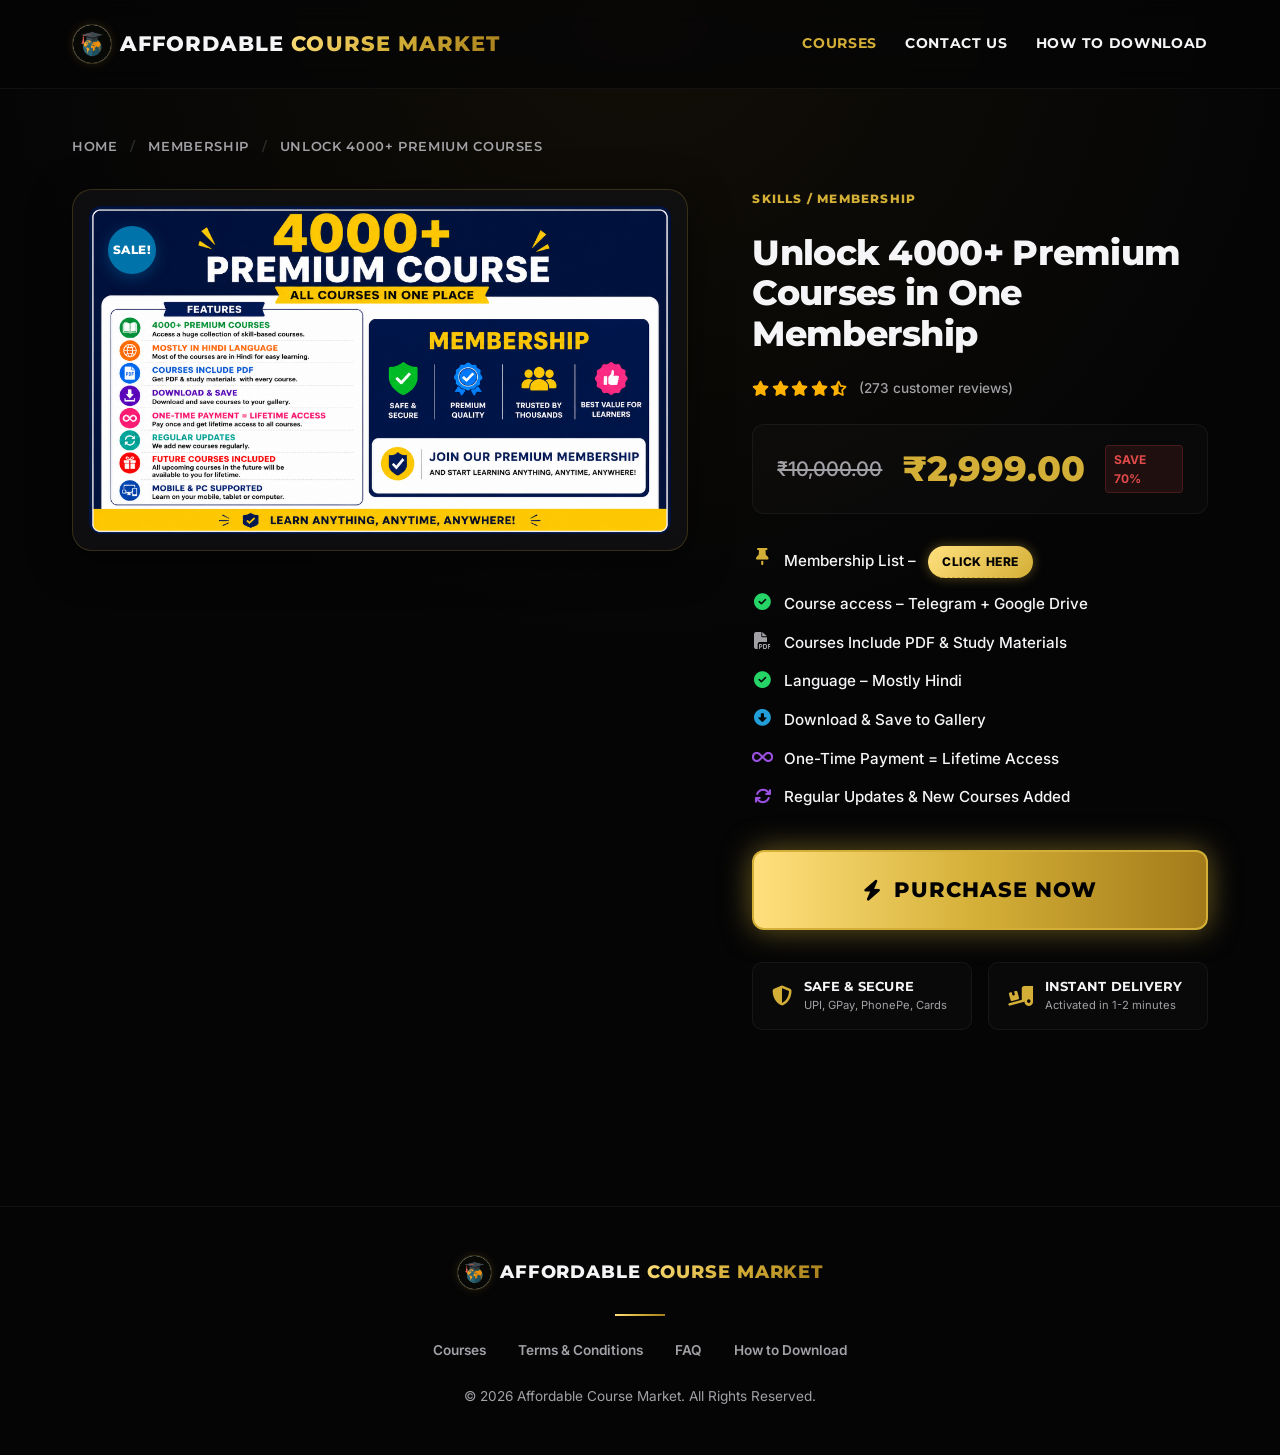
==== courses.html @ 32fb6561 "Initial commit - Course Reselling Landing Page" ====
<!DOCTYPE html>
<html lang="en">
<head>
    <meta charset="UTF-8">
    <meta name="viewport" content="width=device-width, initial-scale=1.0">
    <title>Unlock Premium Courses — Affordable Course Market</title>
    <meta name="description" content="Get instant access to 4000+ premium courses in one membership. Only one payment. Lifetime access. Download directly to your device.">
    
    <!-- Google Fonts -->
    <link rel="preconnect" href="https://fonts.googleapis.com">
    <link rel="preconnect" href="https://fonts.gstatic.com" crossorigin>
    
    <!-- FontAwesome for Premium Icons -->
    <link rel="stylesheet" href="https://cdnjs.cloudflare.com/ajax/libs/font-awesome/6.4.0/css/all.min.css">
    
    <!-- Custom Stylesheet -->
    <link rel="stylesheet" href="style.css?v=1.2">
</head>
<body>

    <!-- --- Header / Navigation --- -->
    <header>
        <div class="container nav-container">
            <a href="index.html" class="logo">
                <img src="assets/logo.png" alt="Affordable Course Market Logo" class="logo-img">
                <span>Affordable <span class="gold-text">Course Market</span></span>
            </a>
            
            <nav class="nav-menu">
                <ul class="nav-links">
                    <li><a href="courses.html" class="nav-link" style="color: var(--gold-primary);">Courses</a></li>
                    <li><a href="index.html#cta-hub" class="nav-link">Contact Us</a></li>
                    <li><a href="#" class="nav-link" id="open-download-nav">How to Download</a></li>
                </ul>
            </nav>
        </div>
    </header>

    <!-- --- Main E-Commerce Section --- -->
    <main class="container product-detail-container">
        
        <!-- Breadcrumbs -->
        <div class="breadcrumbs">
            <a href="index.html">Home</a>
            <span>/</span>
            <a href="courses.html">Membership</a>
            <span>/</span>
            Unlock 4000+ Premium Courses
        </div>

        <!-- Product Details Grid -->
        <section class="product-grid" style="padding: 1rem 0;">
            
            <!-- Left Column: Product Gallery -->
            <div class="product-gallery">
                <div class="ecommerce-sale-badge">Sale!</div>
                <div class="product-image-container">
                    <img src="assets/membership-thumbnail.png" alt="Unlock 4000+ Premium Courses in One Membership" class="product-main-img">
                </div>
            </div>

            <!-- Right Column: Product Metadata -->
            <div class="product-meta-wrapper">
                <span class="product-category-tag">Skills / Membership</span>
                <h1 class="product-title">Unlock 4000+ Premium Courses in One Membership</h1>
                
                <!-- Ratings -->
                <div class="product-stars-container">
                    <div class="product-stars">
                        <i class="fa-solid fa-star"></i>
                        <i class="fa-solid fa-star"></i>
                        <i class="fa-solid fa-star"></i>
                        <i class="fa-solid fa-star"></i>
                        <i class="fa-solid fa-star-half-stroke"></i>
                    </div>
                    <span class="product-reviews-count">(273 customer reviews)</span>
                </div>

                <!-- Pricing Box -->
                <div class="product-pricing-box">
                    <span class="price-original">₹10,000.00</span>
                    <span class="price-sale">₹2,999.00</span>
                    <span class="price-savings-tag">Save 70%</span>
                </div>

                <!-- Bullet Features List -->
                <ul class="product-bullets-list">
                    <li class="product-bullet-point">
                        <i class="fa-solid fa-thumbtack bullet-highlight"></i>
                        <span>Membership List – <a href="https://t.me/fastXcourse" target="_blank" rel="noopener" class="click-here-pill" style="background: linear-gradient(135deg, #FFE07D 0%, #D4AF37 100%); color: #000 !important; padding: 0.35rem 0.85rem; border-radius: 50px; font-weight: 800; text-transform: uppercase; font-size: 0.75rem; letter-spacing: 0.05em; display: inline-block; box-shadow: 0 0 12px rgba(212, 175, 55, 0.4); text-decoration: none; margin-left: 0.5rem; transition: all 0.3s ease;">CLICK HERE</a></span>
                    </li>
                    <li class="product-bullet-point">
                        <i class="fa-solid fa-circle-check bullet-check"></i>
                        <span>Course access – Telegram + Google Drive</span>
                    </li>
                    <li class="product-bullet-point">
                        <i class="fa-solid fa-file-pdf bullet-doc"></i>
                        <span>Courses Include PDF & Study Materials</span>
                    </li>
                    <li class="product-bullet-point">
                        <i class="fa-solid fa-circle-check bullet-check"></i>
                        <span>Language – Mostly Hindi</span>
                    </li>
                    <li class="product-bullet-point">
                        <i class="fa-solid fa-circle-down bullet-download"></i>
                        <span>Download & Save to Gallery</span>
                    </li>
                    <li class="product-bullet-point">
                        <i class="fa-solid fa-infinity bullet-loop"></i>
                        <span>One-Time Payment = Lifetime Access</span>
                    </li>
                    <li class="product-bullet-point">
                        <i class="fa-solid fa-arrows-rotate bullet-loop"></i>
                        <span>Regular Updates & New Courses Added</span>
                    </li>
                </ul>

                <!-- Purchase Action Area -->
                <div class="product-action-area">
                    <a href="https://t.me/Affordablesellers?text=I%20want%20to%20purchase%20a%20premium%20membership%20channel." target="_blank" rel="noopener" class="btn-purchase btn-pulse-anim" style="display: flex; align-items: center; justify-content: center; gap: 0.75rem; width: 100%; padding: 1.35rem 2.5rem; font-size: 1.3rem; font-family: 'Montserrat', sans-serif; font-weight: 800; text-transform: uppercase; letter-spacing: 0.05em; color: #000 !important; background: linear-gradient(90deg, #FFE07D 0%, #D4AF37 50%, #A37A1A 100%); border: 2px solid #D4AF37; border-radius: 12px; cursor: pointer; text-decoration: none; box-shadow: 0 0 30px rgba(212, 175, 55, 0.5); text-align: center; transition: all 0.3s ease;">
                        <i class="fa-solid fa-bolt"></i> Purchase Now
                    </a>
                </div>

                <!-- Trust Badges -->
                <div class="product-trust-badges">
                    <div class="trust-badge-card">
                        <i class="fa-solid fa-shield-halved"></i>
                        <div class="trust-badge-info">
                            <h5>Safe & Secure</h5>
                            <p>UPI, GPay, PhonePe, Cards</p>
                        </div>
                    </div>
                    <div class="trust-badge-card">
                        <i class="fa-solid fa-truck-ramp-box"></i>
                        <div class="trust-badge-info">
                            <h5>Instant Delivery</h5>
                            <p>Activated in 1-2 minutes</p>
                        </div>
                    </div>
                </div>

            </div>
        </section>



    </main>

    <!-- --- Footer --- -->
    <footer>
        <div class="container">
            <div class="footer-logo">
                <a href="index.html" class="logo" style="font-size: 1.1rem;">
                    <img src="assets/logo.png" alt="Affordable Course Market Logo" class="logo-img" style="width: 35px; height: 35px;">
                    <span>Affordable <span class="gold-text">Course Market</span></span>
                </a>
            </div>

            <div class="footer-divider"></div>
            <div class="footer-links" style="margin-bottom: 1.5rem; display: flex; justify-content: center; gap: 2rem; flex-wrap: wrap;">
                <a href="courses.html" style="color: var(--text-secondary); text-decoration: none; font-weight: 600; font-size: 0.85rem; transition: var(--transition);">Courses</a>
                <a href="#" id="open-terms-footer" style="color: var(--text-secondary); text-decoration: none; font-weight: 600; font-size: 0.85rem; transition: var(--transition);">Terms & Conditions</a>
                <a href="index.html#faq" style="color: var(--text-secondary); text-decoration: none; font-weight: 600; font-size: 0.85rem; transition: var(--transition);">FAQ</a>
                <a href="#" id="open-download-footer" style="color: var(--text-secondary); text-decoration: none; font-weight: 600; font-size: 0.85rem; transition: var(--transition);">How to Download</a>
            </div>
            <p class="copyright">
                &copy; 2026 Affordable Course Market. All Rights Reserved.
            </p>
        </div>
    </footer>

    <!-- --- Terms and Conditions Modal --- -->
    <div class="custom-modal" id="terms-modal">
        <div class="custom-modal-content">
            <div class="custom-modal-header">
                <h2 class="custom-modal-title">Terms & Conditions</h2>
                <div class="custom-modal-close" id="close-terms-btn"><i class="fa-solid fa-xmark"></i></div>
            </div>
            <div class="custom-modal-body">
                <p>Please read these terms and conditions carefully before using Our Service.</p>
                
                <h3>Interpretation and Definitions</h3>
                <p><strong>Interpretation:</strong> The words of which the initial letter is capitalized have meanings defined under the following conditions. The following definitions shall have the same meaning regardless of whether they appear in singular or in plural.</p>
                <p><strong>Definitions:</strong> For the purposes of these Terms and Conditions:</p>
                <ul>
                    <li><strong>Company:</strong> (referred to as either "the Company", "We", "Us" or "Our" in this Agreement) refers to Affordable Course Market.</li>
                    <li><strong>Website:</strong> refers to Affordable Course Market, accessible from <a href="https://affordablecoursemarket.com" target="_blank" style="color: var(--gold-primary); text-decoration: none;">affordablecoursemarket.com</a></li>
                    <li><strong>Service:</strong> refers to the Website.</li>
                    <li><strong>Device:</strong> means any device that can access the Service, such as a computer, a cellphone, or a digital tablet.</li>
                    <li><strong>You:</strong> means the individual accessing or using the Service, or the company, or other legal entity on behalf of which such individual is accessing or using the Service, as applicable.</li>
                </ul>

                <h3>Acknowledgment</h3>
                <p>These are the Terms and Conditions governing the use of this Service and the agreement that operates between You and the Company. These Terms and Conditions set out the rights and obligations of all users regarding the use of the Service.</p>
                <p>Your access to and use of the Service is conditioned on Your acceptance of and compliance with these Terms and Conditions. These Terms and Conditions apply to all visitors, users and others who access or use the Service.</p>
                <p>By accessing or using the Service You agree to be bound by these Terms and Conditions. If you disagree with any part of these Terms and Conditions, then You may not access the Service.</p>

                <h3>Refund Policy</h3>
                <p style="padding: 1rem; background: rgba(212,175,55,0.05); border-left: 3px solid var(--gold-primary); border-radius: 4px; color: var(--text-primary); font-weight: 600;">
                    If you purchase any digital product or course from our website and we are unable to provide that course to you, you will receive a 100% refund. Otherwise, no refund will be given.
                </p>

                <h3>Links to Other Websites</h3>
                <p>Our Service may contain links to third-party web sites or services that are not owned or controlled by the Company.</p>
                <p>The Company has no control over, and assumes no responsibility for, the content, privacy policies, or practices of any third party web sites or services. You further acknowledge and agree that the Company shall not be responsible or liable, directly or indirectly, for any damage or loss caused or alleged to be caused by or in connection with the use of or reliance on any such content, goods or services available on or through any such web sites or services.</p>

                <h3>Termination</h3>
                <p>We may terminate or suspend Your access immediately, without prior notice or liability, for any reason whatsoever, including without limitation if You breach these Terms and Conditions.</p>
                <p>Upon termination, Your right to use the Service will cease immediately.</p>
                
                <h3>Limitation of Liability</h3>
                <p>Notwithstanding any damages that You might incur, the entire liability of the Company and any of its suppliers under any provision of these Terms and Your exclusive remedy for all of the foregoing shall be limited to the amount actually paid by You through the Service or 100 USD if You haven't purchased anything through the Service.</p>
            </div>
        </div>
    </div>

    <!-- --- How to Download the Course Modal --- -->
    <div class="custom-modal" id="download-modal">
        <div class="custom-modal-content">
            <div class="custom-modal-header">
                <h2 class="custom-modal-title">How to Download the Course</h2>
                <div class="custom-modal-close" id="close-download-btn"><i class="fa-solid fa-xmark"></i></div>
            </div>
            <div class="custom-modal-body" style="line-height: 1.8;">
                <div style="background: rgba(212,175,55,0.05); border: 1px solid var(--border-gold); padding: 1.5rem; border-radius: 12px; margin-bottom: 2rem; border-left: 4px solid var(--gold-primary);">
                    <h3 style="margin-top: 0; color: var(--gold-light); display: flex; align-items: center; gap: 0.5rem; font-size: 1.1rem;">
                        <i class="fa-solid fa-circle-info"></i> ORDER ACTIVATION STEPS
                    </h3>
                    <p style="margin: 0; color: var(--text-primary); font-weight: 500;">
                        As soon as you place your order and your payment is processed:
                    </p>
                    <ol style="margin-top: 0.75rem; margin-bottom: 0; color: var(--text-secondary); padding-left: 1.25rem;">
                        <li style="margin-bottom: 0.5rem;">Take a photo/screenshot of your order details.</li>
                        <li style="margin-bottom: 0.5rem;">Take a screenshot of your successful payment receipt.</li>
                        <li style="margin-bottom: 0;">Send both screenshots to our official support on Telegram for instant activation.</li>
                    </ol>
                </div>

                <h3>Official Support Contacts</h3>
                <p>Message us directly on either platform for immediate, 24/7 delivery:</p>
                <ul style="list-style: none; padding-left: 0; display: flex; flex-direction: column; gap: 1rem;">
                    <li style="display: flex; align-items: center; gap: 0.75rem;">
                        <i class="fa-solid fa-paper-plane" style="color: var(--gold-primary); font-size: 1.2rem; width: 20px;"></i>
                        <div>
                            <strong>Telegram Support:</strong> <a href="https://t.me/ACMWala" target="_blank" style="color: var(--gold-light); text-decoration: none; font-weight: 700;">@ACMWala</a>
                        </div>
                    </li>
                    <li style="display: flex; align-items: center; gap: 0.75rem;">
                        <i class="fa-brands fa-whatsapp" style="color: #25D366; font-size: 1.2rem; width: 20px;"></i>
                        <div>
                            <strong>WhatsApp Helpline:</strong> <a href="https://wa.me/918327452579" target="_blank" style="color: #25D366; text-decoration: none; font-weight: 700;">Click to Message</a>
                        </div>
                    </li>
                </ul>

                <h3>Delivery Timeline</h3>
                <p>Please check your email address. We usually deliver your order link in the next <strong>1 to 2 hours</strong>. If we are active online, we will send it to you within minutes. In rare cases when we are resting or inactive, it could take up to <strong>5 hours</strong>, but we always deliver as quickly as possible.</p>
                
                <p style="margin-top: 2rem; color: var(--text-primary); font-weight: 700; text-align: center; border-top: 1px solid rgba(255,255,255,0.05); padding-top: 1.5rem;">
                    We are active 24/7 to support you. Thank you for choosing Affordable Course Market.
                </p>
            </div>
        </div>
    </div>

    <!-- Floating Contact Buttons (WhatsApp + Telegram) -->
    <div class="floating-contacts" id="floating-contacts">
        <a href="https://t.me/Affordablesellers" target="_blank" rel="noopener" class="float-btn float-telegram" title="Chat on Telegram">
            <i class="fa-solid fa-paper-plane"></i>
            <span class="float-label">Telegram</span>
        </a>
        <a href="https://wa.me/918327452579" target="_blank" rel="noopener" class="float-btn float-whatsapp" title="Chat on WhatsApp">
            <i class="fa-brands fa-whatsapp"></i>
            <span class="float-label">WhatsApp</span>
        </a>
    </div>

    <!-- Custom Interactivity Script -->
    <script src="script.js"></script>
</body>
</html>
---- style.css ----
@import url('https://fonts.googleapis.com/css2?family=Inter:wght@300;400;500;600;700&family=Montserrat:wght@400;500;600;700;800&family=Playfair+Display:ital,wght@0,600;0,700;1,400&display=swap');

/* --- Premium Theme Variables --- */
:root {
    --bg-deep: #050506;
    --bg-card: rgba(18, 18, 21, 0.75);
    --bg-card-hover: rgba(28, 28, 32, 0.85);
    --border-gold: rgba(212, 175, 55, 0.2);
    --border-gold-active: rgba(212, 175, 55, 0.6);
    --gold-primary: #D4AF37;
    --gold-light: #F3E5AB;
    --gold-dark: #AA7C11;
    --gold-gradient: linear-gradient(135deg, #FFE07D 0%, #D4AF37 50%, #A37A1A 100%);
    --gold-btn-grad: linear-gradient(90deg, #AA7C11 0%, #D4AF37 50%, #AA7C11 100%);
    --gold-glow: 0 0 20px rgba(212, 175, 55, 0.25);
    --gold-glow-intense: 0 0 35px rgba(212, 175, 55, 0.55);
    --text-primary: #F5F5F7;
    --text-secondary: #A1A1A6;
    --text-gold: #D4AF37;
    --red-accent: #E24A4A;
    --red-glow: 0 0 20px rgba(226, 74, 74, 0.15);
    --font-heading: 'Montserrat', sans-serif;
    --font-serif: 'Playfair Display', serif;
    --font-body: 'Inter', sans-serif;
    --transition: all 0.4s cubic-bezier(0.16, 1, 0.3, 1);
}

/* --- Global Reset & Scrollbar --- */
* {
    box-sizing: border-box;
    margin: 0;
    padding: 0;
}

html {
    scroll-behavior: smooth;
    font-size: 16px;
    background-color: var(--bg-deep);
    color: var(--text-primary);
    font-family: var(--font-body);
    -webkit-font-smoothing: antialiased;
}

body {
    overflow-x: hidden;
    background: radial-gradient(circle at top center, rgba(170, 124, 17, 0.08) 0%, rgba(5, 5, 6, 0) 60%), var(--bg-deep);
    background-attachment: fixed;
    line-height: 1.6;
}

/* Custom premium scrollbar */
::-webkit-scrollbar {
    width: 8px;
}
::-webkit-scrollbar-track {
    background: var(--bg-deep);
}
::-webkit-scrollbar-thumb {
    background: #222;
    border-radius: 4px;
    border: 2px solid var(--bg-deep);
}
::-webkit-scrollbar-thumb:hover {
    background: var(--gold-primary);
}

/* --- Typography Rules --- */
h1, h2, h3, h4 {
    font-family: var(--font-heading);
    font-weight: 700;
    letter-spacing: -0.02em;
    line-height: 1.2;
}

p {
    color: var(--text-secondary);
    font-weight: 400;
}

.gold-text {
    background: var(--gold-gradient);
    -webkit-background-clip: text;
    -webkit-text-fill-color: transparent;
    display: inline-block;
}

/* --- Layout Containers --- */
.container {
    width: 100%;
    max-width: 1200px;
    margin: 0 auto;
    padding: 0 2rem;
}

section {
    padding: 6rem 0;
    position: relative;
}

/* --- Header / Navigation --- */
header {
    padding: 1.5rem 0;
    border-bottom: 1px solid rgba(255, 255, 255, 0.05);
    background: rgba(5, 5, 6, 0.7);
    backdrop-filter: blur(12px);
    position: sticky;
    top: 0;
    z-index: 100;
}

.nav-container {
    display: flex;
    justify-content: space-between;
    align-items: center;
    gap: 1.5rem;
}

/* --- Navigation Menu --- */
.nav-menu {
    display: flex;
    align-items: center;
}

.nav-links {
    list-style: none;
    display: flex;
    gap: 1.75rem;
    align-items: center;
}

.nav-link {
    color: var(--text-primary);
    text-decoration: none;
    font-family: var(--font-heading);
    font-size: 0.85rem;
    font-weight: 700;
    text-transform: uppercase;
    letter-spacing: 0.05em;
    transition: var(--transition);
    display: flex;
    align-items: center;
    gap: 0.35rem;
    cursor: pointer;
}

.nav-link:hover {
    color: var(--gold-primary);
}

/* --- Dropdown Menu --- */
.dropdown {
    position: relative;
}

.dropdown-menu {
    position: absolute;
    top: 100%;
    left: 50%;
    transform: translateX(-50%) translateY(10px);
    background: #0d0d0f;
    border: 1.5px solid var(--border-gold);
    border-radius: 10px;
    padding: 0.5rem 0;
    min-width: 200px;
    box-shadow: var(--gold-glow-intense);
    opacity: 0;
    visibility: hidden;
    list-style: none;
    transition: var(--transition);
    z-index: 150;
    margin-top: 0.5rem;
}

.dropdown:hover .dropdown-menu {
    opacity: 1;
    visibility: visible;
    transform: translateX(-50%) translateY(0);
}

.dropdown-menu li {
    width: 100%;
}

.dropdown-menu li a {
    display: block;
    padding: 0.65rem 1.25rem;
    color: var(--text-primary);
    text-decoration: none;
    font-size: 0.8rem;
    font-family: var(--font-heading);
    font-weight: 700;
    text-transform: uppercase;
    letter-spacing: 0.03em;
    transition: var(--transition);
}

.dropdown-menu li a:hover {
    color: var(--gold-primary);
    background: rgba(212, 175, 55, 0.05);
}

/* Double-column grid for Courses dropdown to keep layout compact and premium */
.dropdown-menu.dropdown-grid {
    min-width: 400px;
    display: grid;
    grid-template-columns: 1fr 1fr;
    padding: 0.75rem;
    gap: 0.25rem;
}

.dropdown-menu.dropdown-grid li.full-width {
    grid-column: span 2;
}

.dropdown-menu.dropdown-grid li a {
    padding: 0.5rem 0.75rem;
    font-size: 0.75rem;
}

/* --- Only Today Pulsing Badge --- */
.only-today-badge {
    background: var(--gold-btn-grad);
    color: #000;
    font-family: var(--font-heading);
    font-size: 0.7rem;
    font-weight: 800;
    text-transform: uppercase;
    letter-spacing: 0.05em;
    padding: 0.4rem 0.9rem;
    border-radius: 50px;
    box-shadow: var(--gold-glow);
    display: inline-flex;
    align-items: center;
    gap: 0.35rem;
    animation: heartbeat 2s infinite;
}

/* --- Generic Reusable Modal Overlays --- */
.custom-modal {
    position: fixed;
    top: 0;
    left: 0;
    right: 0;
    bottom: 0;
    background: rgba(5, 5, 6, 0.96);
    z-index: 1000;
    display: flex;
    align-items: center;
    justify-content: center;
    opacity: 0;
    pointer-events: none;
    transition: opacity 0.4s cubic-bezier(0.16, 1, 0.3, 1);
}

.custom-modal.active {
    opacity: 1;
    pointer-events: auto;
}

.custom-modal-content {
    width: 90%;
    max-width: 700px;
    background: var(--bg-card);
    border-radius: 20px;
    border: 1.5px solid var(--border-gold-active);
    box-shadow: var(--gold-glow-intense);
    overflow: hidden;
    position: relative;
    max-height: 80vh;
    display: flex;
    flex-direction: column;
    animation: float 6s ease-in-out infinite;
}

.custom-modal-header {
    padding: 1.25rem 2rem;
    border-bottom: 1px solid rgba(255, 255, 255, 0.05);
    display: flex;
    justify-content: space-between;
    align-items: center;
    background: #101012;
}

.custom-modal-title {
    font-family: var(--font-heading);
    font-size: 1.05rem;
    font-weight: 800;
    color: var(--gold-primary);
    text-transform: uppercase;
    letter-spacing: 0.05em;
}

.custom-modal-close {
    color: var(--text-secondary);
    font-size: 1.2rem;
    cursor: pointer;
    transition: var(--transition);
    width: 32px;
    height: 32px;
    background: rgba(255, 255, 255, 0.03);
    border-radius: 50%;
    display: flex;
    align-items: center;
    justify-content: center;
}

.custom-modal-close:hover {
    color: var(--gold-primary);
    background: rgba(255, 255, 255, 0.08);
}

.custom-modal-body {
    padding: 2rem;
    overflow-y: auto;
    color: var(--text-secondary);
    font-size: 0.9rem;
    line-height: 1.7;
}

.custom-modal-body h3 {
    color: var(--text-primary);
    margin: 1.5rem 0 0.5rem 0;
    font-size: 1.05rem;
    font-family: var(--font-heading);
    text-transform: uppercase;
    letter-spacing: 0.03em;
}

.custom-modal-body h3:first-child {
    margin-top: 0;
}

.custom-modal-body p {
    margin-bottom: 1.25rem;
}

.custom-modal-body ul, .custom-modal-body ol {
    margin-bottom: 1.5rem;
    padding-left: 1.5rem;
}

.custom-modal-body li {
    margin-bottom: 0.5rem;
}

/* --- Responsive Header Layout --- */
@media (max-width: 991px) {
    .nav-links {
        gap: 1rem;
    }
}

@media (max-width: 767px) {
    .nav-container {
        flex-direction: column;
        gap: 0.85rem;
        padding: 0.75rem 1rem;
        text-align: center;
    }
    .nav-menu {
        display: flex !important; /* Force navigation links to show on mobile */
        justify-content: center;
        width: 100%;
    }
    .nav-links {
        gap: 1.15rem;
        justify-content: center;
        width: 100%;
        padding: 0;
    }
    .nav-link {
        font-size: 0.76rem;
        padding: 0.25rem 0.4rem;
        letter-spacing: 0.02em;
    }
    .dropdown-menu {
        left: 50% !important;
        right: auto !important;
        transform: translateX(-50%) translateY(5px) !important;
        min-width: 240px;
        box-shadow: 0 8px 24px rgba(0,0,0,0.6);
    }
}

.logo {
    font-family: var(--font-heading);
    font-size: 1.3rem;
    font-weight: 800;
    text-transform: uppercase;
    letter-spacing: 0.05em;
    text-decoration: none;
    display: flex;
    align-items: center;
    gap: 0.5rem;
    white-space: nowrap; /* Prevent brand name from wrapping */
}

.logo span {
    color: var(--text-primary);
}

.logo-img {
    width: 40px;
    height: 40px;
    object-fit: cover;
    border-radius: 50%;
    border: 1px solid var(--border-gold);
    box-shadow: 0 0 10px rgba(212, 175, 55, 0.15);
    transition: var(--transition);
    background: #111; /* fallback dark background */
}

.logo:hover .logo-img {
    transform: scale(1.06);
    border-color: var(--gold-primary);
    box-shadow: var(--gold-glow);
}

.announcement-pill {
    background: rgba(212, 175, 55, 0.1);
    border: 1px solid var(--border-gold);
    color: var(--gold-light);
    padding: 0.4rem 1rem;
    border-radius: 50px;
    font-size: 0.8rem;
    font-weight: 500;
    letter-spacing: 0.02em;
    display: inline-flex;
    align-items: center;
    gap: 0.5rem;
    animation: float 4s ease-in-out infinite;
}

.announcement-pill i {
    color: var(--gold-primary);
    font-size: 0.85rem;
}

/* --- Hero Section --- */
.hero {
    padding: 4rem 0;
    text-align: center;
    position: relative;
}

.hero-badge {
    margin-bottom: 1.5rem;
}

.hero-title {
    font-size: 3rem;
    max-width: 900px;
    margin: 0 auto 1.5rem auto;
    font-weight: 800;
    text-transform: uppercase;
}

@media (min-width: 768px) {
    .hero-title {
        font-size: 4.2rem;
        line-height: 1.1;
    }
}

.hero-subtitle {
    font-size: 1.25rem;
    max-width: 650px;
    margin: 0 auto 2.5rem auto;
    color: var(--text-secondary);
}

.hero-ctas {
    display: flex;
    justify-content: center;
    align-items: center;
    gap: 1.25rem;
    flex-wrap: wrap;
    margin-bottom: 4rem;
}

/* --- Buttons --- */
.btn {
    display: inline-flex;
    align-items: center;
    justify-content: center;
    gap: 0.75rem;
    padding: 1rem 2rem;
    border-radius: 8px;
    font-family: var(--font-heading);
    font-size: 0.95rem;
    font-weight: 700;
    text-transform: uppercase;
    letter-spacing: 0.05em;
    text-decoration: none;
    cursor: pointer;
    transition: var(--transition);
}

.btn-primary {
    background: var(--gold-btn-grad);
    background-size: 200% auto;
    color: #000;
    border: none;
    box-shadow: var(--gold-glow);
}

.btn-primary:hover {
    background-position: right center;
    box-shadow: var(--gold-glow-intense);
    transform: translateY(-2px);
}

.btn-secondary {
    background: rgba(255, 255, 255, 0.03);
    color: var(--text-primary);
    border: 1px solid rgba(255, 255, 255, 0.1);
}

.btn-secondary:hover {
    background: rgba(255, 255, 255, 0.08);
    border-color: var(--gold-primary);
    box-shadow: var(--gold-glow);
    transform: translateY(-2px);
}

.btn-whatsapp {
    background: #25D366;
    color: #fff;
    border: none;
    box-shadow: 0 4px 15px rgba(37, 211, 102, 0.25);
}

.btn-whatsapp:hover {
    background: #20ba59;
    box-shadow: 0 6px 20px rgba(37, 211, 102, 0.45);
    transform: translateY(-2px);
}

.btn-bot {
    background: linear-gradient(135deg, #2AABEE 0%, #229ED9 100%);
    color: #fff;
    border: none;
    box-shadow: 0 4px 15px rgba(34, 158, 217, 0.25);
}

.btn-bot:hover {
    background: linear-gradient(135deg, #229ED9 0%, #1c84b5 100%);
    box-shadow: 0 6px 20px rgba(34, 158, 217, 0.45);
    transform: translateY(-2px);
}

/* --- Interactive Video Player Mockup --- */
.video-showcase {
    max-width: 900px;
    margin: 0 auto;
    position: relative;
    z-index: 2;
}

.video-container {
    background: #0d0d0f;
    border-radius: 24px;
    border: 1.5px solid var(--border-gold-active);
    box-shadow: var(--gold-glow-intense), 0 20px 50px rgba(0,0,0,0.8);
    overflow: hidden;
    position: relative;
    aspect-ratio: 9/16; /* Vertical 9:16 aspect ratio on all devices */
    display: flex;
    flex-direction: column;
    max-width: 360px; /* Perfect centered phone width on all devices */
    margin: 0 auto;
    transition: var(--transition);
}

#main-video-player {
    width: 100%;
    height: 100%;
    object-fit: cover;
    background: #000;
    border: none;
    outline: none;
    display: block;
    aspect-ratio: 9/16;
    transition: var(--transition);
}

.video-header {
    background: #141417;
    padding: 0.75rem 1.25rem;
    display: flex;
    align-items: center;
    justify-content: space-between;
    border-bottom: 1px solid rgba(255, 255, 255, 0.05);
}

.window-dots {
    display: flex;
    gap: 6px;
}

.window-dots span {
    width: 10px;
    height: 10px;
    border-radius: 50%;
    display: inline-block;
}

.window-dots span.red { background: #FF5F56; }
.window-dots span.yellow { background: #FFBD2E; }
.window-dots span.green { background: #27C93F; }

.video-title-bar {
    font-size: 0.75rem;
    color: var(--text-secondary);
    font-family: var(--font-heading);
    letter-spacing: 0.05em;
    font-weight: 500;
}

.video-placeholder {
    flex-grow: 1;
    position: relative;
    background-size: cover;
    background-position: center;
    background-repeat: no-repeat;
    cursor: pointer;
    display: flex;
    align-items: center;
    justify-content: center;
    transition: var(--transition);
}

.video-placeholder::before {
    content: '';
    position: absolute;
    top: 0;
    left: 0;
    right: 0;
    bottom: 0;
    background: linear-gradient(180deg, rgba(0,0,0,0.3) 0%, rgba(0,0,0,0.7) 100%);
    z-index: 1;
}

.video-placeholder:hover::before {
    background: linear-gradient(180deg, rgba(0,0,0,0.2) 0%, rgba(0,0,0,0.65) 100%);
}

.play-button {
    position: relative;
    z-index: 2;
    width: 80px;
    height: 80px;
    background: var(--gold-btn-grad);
    border-radius: 50%;
    display: flex;
    align-items: center;
    justify-content: center;
    box-shadow: var(--gold-glow-intense);
    transition: var(--transition);
}

.play-button i {
    color: #000;
    font-size: 1.8rem;
    margin-left: 5px; /* offset to visual center play icon */
}

.video-placeholder:hover .play-button {
    transform: scale(1.1);
    box-shadow: 0 0 45px rgba(212, 175, 55, 0.8);
}

.video-overlay-text {
    position: absolute;
    bottom: 1.5rem;
    left: 1.5rem;
    z-index: 2;
    text-align: left;
}

.video-overlay-text p {
    font-family: var(--font-heading);
    font-size: 1rem;
    font-weight: 700;
    color: var(--text-primary);
    margin-bottom: 0.25rem;
}

.video-overlay-text span {
    font-size: 0.8rem;
    color: var(--gold-light);
}

/* --- Section Headings --- */
.section-header {
    text-align: center;
    margin-bottom: 4rem;
}

.section-subtitle {
    font-size: 0.85rem;
    font-family: var(--font-heading);
    font-weight: 700;
    color: var(--gold-primary);
    text-transform: uppercase;
    letter-spacing: 0.15em;
    margin-bottom: 0.75rem;
    display: block;
}

.section-title {
    font-size: 2.2rem;
    font-weight: 800;
    text-transform: uppercase;
}

@media (min-width: 768px) {
    .section-title {
        font-size: 2.8rem;
    }
}

/* --- Us vs Others (Comparison) --- */
.comparison-grid {
    display: grid;
    grid-template-columns: 1fr;
    gap: 2.5rem;
    align-items: stretch;
}

@media (min-width: 992px) {
    .comparison-grid {
        grid-template-columns: 1fr 1fr;
    }
}

.comp-card {
    background: var(--bg-card);
    border-radius: 20px;
    padding: 3rem 2rem;
    position: relative;
    overflow: hidden;
    transition: var(--transition);
}

.comp-card-others {
    border: 1px solid rgba(226, 74, 74, 0.1);
}

.comp-card-others:hover {
    border-color: rgba(226, 74, 74, 0.3);
    box-shadow: var(--red-glow);
    transform: translateY(-5px);
}

.comp-card-us {
    border: 1px solid var(--border-gold);
    box-shadow: var(--gold-glow);
}

.comp-card-us::after {
    content: 'RECOMMENDED';
    position: absolute;
    top: 25px;
    right: -40px;
    background: var(--gold-btn-grad);
    color: #000;
    font-family: var(--font-heading);
    font-size: 0.65rem;
    font-weight: 800;
    letter-spacing: 0.05em;
    padding: 0.35rem 3rem;
    transform: rotate(45deg);
}

.comp-card-us:hover {
    border-color: var(--border-gold-active);
    box-shadow: var(--gold-glow-intense);
    transform: translateY(-5px);
}

.comp-title {
    font-size: 1.6rem;
    margin-bottom: 2rem;
    display: flex;
    align-items: center;
    gap: 0.75rem;
}

.comp-card-others .comp-title {
    color: var(--text-primary);
}

.comp-card-others .comp-title i {
    color: var(--red-accent);
}

.comp-card-us .comp-title {
    color: var(--text-primary);
}

.comp-card-us .comp-title i {
    color: var(--gold-primary);
    filter: drop-shadow(0 0 5px rgba(212, 175, 55, 0.5));
}

.comp-list {
    list-style: none;
    display: flex;
    flex-direction: column;
    gap: 1.5rem;
}

.comp-item {
    display: flex;
    gap: 1rem;
    align-items: flex-start;
}

.comp-item-icon {
    width: 28px;
    height: 28px;
    border-radius: 50%;
    display: flex;
    align-items: center;
    justify-content: center;
    flex-shrink: 0;
}

.comp-card-others .comp-item-icon {
    background: rgba(226, 74, 74, 0.1);
    color: var(--red-accent);
}

.comp-card-us .comp-item-icon {
    background: rgba(212, 175, 55, 0.1);
    color: var(--gold-primary);
}

.comp-text h4 {
    font-size: 1.05rem;
    font-weight: 700;
    margin-bottom: 0.25rem;
}

.comp-text p {
    font-size: 0.9rem;
}

/* --- Story Section --- */
.story-wrapper {
    background: linear-gradient(145deg, #0f0f11 0%, #060607 100%);
    border-radius: 24px;
    border: 1px solid var(--border-gold);
    padding: 3rem 2rem;
    box-shadow: var(--gold-glow);
    display: grid;
    grid-template-columns: 1fr;
    gap: 3rem;
    align-items: center;
}

@media (min-width: 992px) {
    .story-wrapper {
        grid-template-columns: 1fr 1.2fr;
        padding: 4.5rem;
    }
}

.story-quote-box {
    position: relative;
}

.quote-mark {
    font-family: var(--font-serif);
    font-size: 8rem;
    color: rgba(212, 175, 55, 0.15);
    position: absolute;
    top: -40px;
    left: -10px;
    line-height: 1;
}

.story-quote {
    font-family: var(--font-serif);
    font-size: 1.6rem;
    font-style: italic;
    line-height: 1.4;
    color: var(--text-primary);
    position: relative;
    z-index: 1;
    margin-bottom: 1.5rem;
}

.story-author {
    display: flex;
    align-items: center;
    gap: 1rem;
}

.author-avatar {
    width: 50px;
    height: 50px;
    border-radius: 50%;
    background: var(--gold-gradient);
    display: flex;
    align-items: center;
    justify-content: center;
    color: #000;
    font-weight: 800;
    font-family: var(--font-heading);
    box-shadow: var(--gold-glow);
}

.author-details h5 {
    font-size: 1rem;
    font-weight: 700;
}

.author-details p {
    font-size: 0.8rem;
    color: var(--gold-primary);
}

.story-content h3 {
    font-size: 1.8rem;
    margin-bottom: 1.25rem;
}

.story-content p {
    margin-bottom: 1.5rem;
    font-size: 1rem;
}

.story-bullets {
    list-style: none;
    display: grid;
    grid-template-columns: 1fr;
    gap: 1rem;
}

@media (min-width: 576px) {
    .story-bullets {
        grid-template-columns: 1fr 1fr;
    }
}

.story-bullet-item {
    display: flex;
    align-items: center;
    gap: 0.75rem;
    font-size: 0.95rem;
    font-weight: 600;
}

.story-bullet-item i {
    color: var(--gold-primary);
}

/* --- Scarcity / Countdown Banner --- */
.scarcity {
    background: radial-gradient(circle at center, rgba(170, 124, 17, 0.15) 0%, rgba(5, 5, 6, 0) 70%), var(--bg-deep);
    border-top: 1px solid rgba(255, 255, 255, 0.03);
    border-bottom: 1px solid rgba(255, 255, 255, 0.03);
}

.scarcity-box {
    background: var(--bg-card);
    border: 1px solid var(--border-gold);
    border-radius: 24px;
    padding: 3rem 2rem;
    text-align: center;
    box-shadow: var(--gold-glow);
    max-width: 900px;
    margin: 0 auto;
}

.celebration-badge {
    display: inline-flex;
    align-items: center;
    gap: 0.5rem;
    background: linear-gradient(135deg, rgba(212,175,55,0.2) 0%, rgba(212,175,55,0.05) 100%);
    border: 1px solid var(--border-gold-active);
    color: var(--gold-light);
    padding: 0.5rem 1.5rem;
    border-radius: 50px;
    font-family: var(--font-heading);
    font-size: 0.85rem;
    font-weight: 700;
    text-transform: uppercase;
    letter-spacing: 0.05em;
    margin-bottom: 2rem;
}

.scarcity-title {
    font-size: 2rem;
    font-weight: 800;
    text-transform: uppercase;
    margin-bottom: 1rem;
}

.scarcity-desc {
    max-width: 600px;
    margin: 0 auto 2.5rem auto;
    font-size: 1.05rem;
}

.countdown-container {
    display: flex;
    justify-content: center;
    gap: 1rem;
    margin-bottom: 2.5rem;
}

.countdown-box {
    background: rgba(5, 5, 6, 0.8);
    border: 1px solid rgba(255, 255, 255, 0.05);
    border-radius: 12px;
    width: 75px;
    padding: 0.75rem 0;
    text-align: center;
    box-shadow: inset 0 2px 4px rgba(0,0,0,0.6);
}

.countdown-box span {
    font-family: var(--font-heading);
    font-size: 1.8rem;
    font-weight: 800;
    color: var(--gold-primary);
    display: block;
    line-height: 1.2;
}

.countdown-box label {
    font-size: 0.65rem;
    color: var(--text-secondary);
    text-transform: uppercase;
    letter-spacing: 0.05em;
    font-weight: 600;
}

.seats-counter {
    font-family: var(--font-heading);
    font-size: 0.95rem;
    font-weight: 700;
    color: var(--text-primary);
    display: inline-flex;
    align-items: center;
    gap: 0.5rem;
    background: rgba(226, 74, 74, 0.1);
    border: 1px solid rgba(226, 74, 74, 0.2);
    padding: 0.5rem 1.25rem;
    border-radius: 50px;
}

.seats-counter span {
    color: var(--red-accent);
    font-weight: 800;
}

.seats-counter i {
    color: var(--red-accent);
    animation: heartbeat 1.5s infinite;
}

/* --- CTA Hub / Contacts --- */
.cta-hub {
    padding: 6rem 0;
}

.cta-grid {
    display: grid;
    grid-template-columns: 1fr;
    gap: 2rem;
    margin-top: 3rem;
}

@media (min-width: 768px) {
    .cta-grid {
        grid-template-columns: 1fr 1fr;
    }
}

@media (min-width: 992px) {
    .cta-grid {
        grid-template-columns: 1fr 1fr 1fr;
    }
}

.cta-card {
    background: var(--bg-card);
    border: 1px solid var(--border-gold);
    border-radius: 20px;
    padding: 2.5rem 2rem;
    text-align: center;
    position: relative;
    transition: var(--transition);
    display: flex;
    flex-direction: column;
    justify-content: space-between;
    height: 100%;
}

.cta-card:hover {
    border-color: var(--border-gold-active);
    box-shadow: var(--gold-glow);
    transform: translateY(-5px);
}

.cta-icon-wrapper {
    width: 60px;
    height: 60px;
    border-radius: 50%;
    margin: 0 auto 1.5rem auto;
    display: flex;
    align-items: center;
    justify-content: center;
    font-size: 1.6rem;
}

.cta-card-admin .cta-icon-wrapper {
    background: rgba(212, 175, 55, 0.1);
    color: var(--gold-primary);
    box-shadow: var(--gold-glow);
}

.cta-card-whatsapp .cta-icon-wrapper {
    background: rgba(37, 211, 102, 0.1);
    color: #25D366;
    box-shadow: 0 0 15px rgba(37, 211, 102, 0.2);
}

.cta-card-bot .cta-icon-wrapper {
    background: rgba(34, 158, 217, 0.1);
    color: #229ED9;
    box-shadow: 0 0 15px rgba(34, 158, 217, 0.2);
}

.cta-card h3 {
    font-size: 1.3rem;
    margin-bottom: 0.5rem;
}

.cta-card p {
    font-size: 0.9rem;
    margin-bottom: 2rem;
    flex-grow: 1;
}

.cta-footer-text {
    margin-top: 3rem;
    text-align: center;
    font-size: 1rem;
    font-weight: 500;
}

.cta-footer-text a {
    color: var(--gold-primary);
    text-decoration: none;
    font-weight: 700;
}

/* --- FAQ Section --- */
.faq {
    background: rgba(255, 255, 255, 0.01);
    border-top: 1px solid rgba(255, 255, 255, 0.02);
}

.faq-list {
    max-width: 800px;
    margin: 0 auto;
    display: flex;
    flex-direction: column;
    gap: 1.25rem;
}

.faq-item {
    background: var(--bg-card);
    border: 1px solid rgba(255, 255, 255, 0.03);
    border-radius: 12px;
    overflow: hidden;
    transition: var(--transition);
}

.faq-item:hover {
    border-color: var(--border-gold);
}

.faq-question {
    padding: 1.5rem;
    display: flex;
    justify-content: space-between;
    align-items: center;
    cursor: pointer;
    font-weight: 700;
    font-family: var(--font-heading);
    font-size: 1.05rem;
}

.faq-toggle-icon {
    font-size: 0.9rem;
    transition: var(--transition);
    color: var(--gold-primary);
}

.faq-answer {
    max-height: 0;
    overflow: hidden;
    transition: max-height 0.35s cubic-bezier(0.16, 1, 0.3, 1);
    padding: 0 1.5rem;
}

.faq-answer p {
    padding-bottom: 1.5rem;
    font-size: 0.95rem;
}

.faq-item.active .faq-toggle-icon {
    transform: rotate(180deg);
}

.faq-item.active .faq-answer {
    max-height: 200px;
}

/* --- Footer --- */
footer {
    padding: 3rem 0;
    border-top: 1px solid rgba(255, 255, 255, 0.05);
    text-align: center;
    font-size: 0.85rem;
    color: var(--text-secondary);
}

.footer-logo {
    margin-bottom: 1.5rem;
    display: inline-flex;
}

.footer-desc {
    max-width: 500px;
    margin: 0 auto 2rem auto;
}

.footer-divider {
    width: 50px;
    height: 2px;
    background: var(--gold-gradient);
    margin: 0 auto 1.5rem auto;
}

/* --- Video Overlay / Modal --- */
.video-modal {
    position: fixed;
    top: 0;
    left: 0;
    right: 0;
    bottom: 0;
    background: rgba(5, 5, 6, 0.95);
    z-index: 1000;
    display: flex;
    align-items: center;
    justify-content: center;
    opacity: 0;
    pointer-events: none;
    transition: opacity 0.4s ease;
}

.video-modal.active {
    opacity: 1;
    pointer-events: auto;
}

.video-modal-content {
    width: 90%;
    max-width: 900px;
    background: #000;
    border-radius: 16px;
    border: 1px solid var(--border-gold-active);
    box-shadow: var(--gold-glow-intense);
    overflow: hidden;
    position: relative;
    aspect-ratio: 16/9;
}

.video-modal-close {
    position: absolute;
    top: 1.5rem;
    right: 1.5rem;
    color: var(--text-primary);
    font-size: 1.5rem;
    cursor: pointer;
    z-index: 1001;
    transition: var(--transition);
    width: 40px;
    height: 40px;
    background: rgba(255, 255, 255, 0.05);
    border-radius: 50%;
    display: flex;
    align-items: center;
    justify-content: center;
}

.video-modal-close:hover {
    color: var(--gold-primary);
    background: rgba(255, 255, 255, 0.1);
    transform: scale(1.1);
}

.video-modal-inner {
    width: 100%;
    height: 100%;
    display: flex;
    align-items: center;
    justify-content: center;
    padding: 2rem;
    text-align: center;
}

.video-simulation-card {
    background: var(--bg-card);
    border: 1px solid var(--border-gold);
    padding: 3rem;
    border-radius: 16px;
    max-width: 500px;
}

.video-simulation-card i {
    font-size: 3rem;
    color: var(--gold-primary);
    margin-bottom: 1.5rem;
    animation: float 3s ease-in-out infinite;
}

.video-simulation-card h3 {
    margin-bottom: 1rem;
}

.video-simulation-card p {
    margin-bottom: 2rem;
}

/* --- Animations & keyframes --- */
@keyframes float {
    0% { transform: translateY(0px); }
    50% { transform: translateY(-10px); }
    100% { transform: translateY(0px); }
}

@keyframes heartbeat {
    0% { transform: scale(1); }
    20% { transform: scale(1.15); }
    40% { transform: scale(1); }
    60% { transform: scale(1.15); }
    80% { transform: scale(1); }
    100% { transform: scale(1); }
}

/* Scroll Entrance Animation classes */
.reveal {
    opacity: 0;
    transform: translateY(30px);
    transition: opacity 0.8s cubic-bezier(0.16, 1, 0.3, 1), transform 0.8s cubic-bezier(0.16, 1, 0.3, 1);
}

.reveal.active {
    opacity: 1;
    transform: translateY(0);
}

/* ======================================================
   TESTIMONIALS CAROUSEL SECTION
   ====================================================== */
.testimonials-section {
    padding: 6rem 0 4rem;
    overflow: hidden;
    position: relative;
}

.testimonial-track-wrapper {
    position: relative;
    overflow: hidden;
    padding: 2rem 0 1rem;
    mask-image: linear-gradient(
        to right,
        transparent 0%,
        rgba(0,0,0,0.8) 8%,
        black 20%,
        black 80%,
        rgba(0,0,0,0.8) 92%,
        transparent 100%
    );
    -webkit-mask-image: linear-gradient(
        to right,
        transparent 0%,
        rgba(0,0,0,0.8) 8%,
        black 20%,
        black 80%,
        rgba(0,0,0,0.8) 92%,
        transparent 100%
    );
}

.testimonial-track {
    display: flex;
    gap: 1.5rem;
    width: max-content;
    animation: scroll-left 30s linear infinite;
    cursor: grab;
}

.testimonial-track:active {
    cursor: grabbing;
}

.testimonial-track-wrapper:hover .testimonial-track {
    animation-play-state: paused;
}

@keyframes scroll-left {
    0%   { transform: translateX(0); }
    100% { transform: translateX(-50%); }
}

.testimonial-card {
    flex-shrink: 0;
    width: 240px;
    background: rgba(18, 18, 21, 0.85);
    border: 1px solid var(--border-gold);
    border-radius: 20px;
    padding: 1.25rem;
    display: flex;
    flex-direction: column;
    gap: 1rem;
    transition: var(--transition);
    user-select: none;
}

.testimonial-card:hover {
    border-color: var(--border-gold-active);
    box-shadow: var(--gold-glow);
    transform: translateY(-4px);
}

.phone-frame {
    width: 100%;
    border-radius: 14px;
    overflow: hidden;
    background: #0a0a0a;
    border: 2px solid rgba(255,255,255,0.07);
    aspect-ratio: 9 / 17;
    display: flex;
    align-items: center;
    justify-content: center;
}

.phone-frame img {
    width: 100%;
    height: 100%;
    object-fit: cover;
    object-position: top;
    display: block;
}

.testimonial-meta {
    display: flex;
    align-items: center;
    gap: 0.75rem;
}

.t-avatar {
    width: 38px;
    height: 38px;
    border-radius: 50%;
    background: var(--gold-gradient);
    color: #000;
    font-family: var(--font-heading);
    font-weight: 800;
    font-size: 0.7rem;
    display: flex;
    align-items: center;
    justify-content: center;
    flex-shrink: 0;
}

.testimonial-meta div:last-child {
    display: flex;
    flex-direction: column;
    gap: 0.15rem;
}

.testimonial-meta strong {
    color: var(--text-primary);
    font-size: 0.85rem;
    font-weight: 700;
    font-family: var(--font-heading);
}

.testimonial-meta span {
    color: var(--text-secondary);
    font-size: 0.7rem;
    font-weight: 500;
}


/* ======================================================
   FLOATING CONTACT BUTTONS (Bottom-Left, Scroll-Reveal)
   ====================================================== */
.floating-contacts {
    position: fixed;
    bottom: 2rem;
    left: 1.25rem;
    display: flex;
    flex-direction: column;
    gap: 0.65rem;
    z-index: 9999;
    opacity: 0;
    transform: translateX(-80px);
    pointer-events: none;
    transition: opacity 0.5s cubic-bezier(0.16, 1, 0.3, 1),
                transform 0.5s cubic-bezier(0.16, 1, 0.3, 1);
}

.floating-contacts.visible {
    opacity: 1;
    transform: translateX(0);
    pointer-events: all;
}

.float-btn {
    display: flex;
    align-items: center;
    gap: 0.55rem;
    padding: 0.6rem 1rem 0.6rem 0.75rem;
    border-radius: 50px;
    color: #fff;
    text-decoration: none;
    font-family: var(--font-heading);
    font-size: 0.78rem;
    font-weight: 700;
    letter-spacing: 0.02em;
    box-shadow: 0 4px 20px rgba(0,0,0,0.4);
    transition: var(--transition);
    white-space: nowrap;
}

.float-btn i {
    font-size: 1rem;
    line-height: 1;
}

.float-btn:hover {
    transform: scale(1.06) translateX(4px);
    box-shadow: 0 6px 28px rgba(0,0,0,0.5);
}

.float-telegram {
    background: linear-gradient(135deg, #0088cc, #006da3);
}

.float-telegram:hover {
    background: linear-gradient(135deg, #00a0ef, #0088cc);
}

.float-whatsapp {
    background: linear-gradient(135deg, #25D366, #1aad52);
}

.float-whatsapp:hover {
    background: linear-gradient(135deg, #2de974, #25D366);
}

/* --- E-Commerce Product Page Styles --- */

/* Breadcrumbs */
.breadcrumbs {
    padding: 2rem 0 1rem 0;
    font-size: 0.8rem;
    color: var(--text-secondary);
    font-family: var(--font-heading);
    font-weight: 600;
    text-transform: uppercase;
    letter-spacing: 0.05em;
}
.breadcrumbs a {
    color: var(--text-secondary);
    text-decoration: none;
    transition: var(--transition);
}
.breadcrumbs a:hover {
    color: var(--gold-primary);
}
.breadcrumbs span {
    margin: 0 0.5rem;
    color: rgba(255,255,255,0.15);
}

/* Main Product Layout */
.product-detail-container {
    padding-top: 1rem;
    padding-bottom: 5rem;
}

.product-grid {
    display: grid;
    grid-template-columns: 1.15fr 0.85fr;
    gap: 4rem;
    align-items: start;
    margin-bottom: 5rem;
}

/* Left Column: Image Wrapper */
.product-gallery {
    position: relative;
    border-radius: 20px;
    background: var(--bg-card);
    border: 1.5px solid var(--border-gold);
    padding: 1rem;
    box-shadow: 0 10px 40px rgba(0,0,0,0.5);
    transition: var(--transition);
    overflow: hidden;
}
.product-gallery:hover {
    border-color: var(--border-gold-active);
    box-shadow: var(--gold-glow);
}

.product-image-container {
    position: relative;
    border-radius: 12px;
    overflow: hidden;
    aspect-ratio: 16/9;
}

.product-main-img {
    width: 100%;
    height: 100%;
    object-fit: cover;
    transition: transform 0.6s cubic-bezier(0.16, 1, 0.3, 1);
    display: block;
}

.product-gallery:hover .product-main-img {
    transform: scale(1.04);
}

/* Sale Badge */
.ecommerce-sale-badge {
    position: absolute;
    top: 2.2rem;
    left: 2.2rem;
    background: #0073aa; /* WooCommerce Blue */
    color: #fff;
    font-family: var(--font-heading);
    font-size: 0.75rem;
    font-weight: 800;
    text-transform: uppercase;
    letter-spacing: 0.05em;
    width: 48px;
    height: 48px;
    border-radius: 50%;
    display: flex;
    align-items: center;
    justify-content: center;
    box-shadow: 0 4px 15px rgba(0, 115, 170, 0.4);
    z-index: 10;
    animation: scale-pulse 2s infinite;
}

@keyframes scale-pulse {
    0% { transform: scale(1); box-shadow: 0 4px 15px rgba(0, 115, 170, 0.4); }
    50% { transform: scale(1.08); box-shadow: 0 4px 25px rgba(0, 115, 170, 0.7); }
    100% { transform: scale(1); box-shadow: 0 4px 15px rgba(0, 115, 170, 0.4); }
}

/* Right Column: Product Metadata */
.product-meta-wrapper {
    display: flex;
    flex-direction: column;
    gap: 1.5rem;
}

.product-category-tag {
    font-size: 0.75rem;
    font-family: var(--font-heading);
    font-weight: 800;
    color: var(--gold-primary);
    text-transform: uppercase;
    letter-spacing: 0.1em;
}

.product-title {
    font-size: 2.2rem;
    font-weight: 800;
    line-height: 1.15;
    color: var(--text-primary);
}

.product-stars-container {
    display: flex;
    align-items: center;
    gap: 0.75rem;
}

.product-stars {
    color: #ffb100; /* Gold Stars */
    font-size: 0.95rem;
    display: flex;
    gap: 0.15rem;
}

.product-reviews-count {
    font-size: 0.85rem;
    color: var(--text-secondary);
    font-weight: 500;
}

/* Pricing Box */
.product-pricing-box {
    display: flex;
    align-items: center;
    gap: 1.25rem;
    background: rgba(255, 255, 255, 0.02);
    border: 1px solid rgba(255, 255, 255, 0.05);
    padding: 1rem 1.5rem;
    border-radius: 12px;
    width: fit-content;
}

.price-original {
    font-size: 1.25rem;
    text-decoration: line-through;
    color: var(--text-secondary);
    font-weight: 500;
}

.price-sale {
    font-size: 2.2rem;
    font-weight: 800;
    color: var(--gold-primary);
    font-family: var(--font-heading);
}

.price-savings-tag {
    background: rgba(226, 74, 74, 0.1);
    color: var(--red-accent);
    border: 1px solid rgba(226, 74, 74, 0.2);
    font-size: 0.75rem;
    font-weight: 700;
    padding: 0.25rem 0.5rem;
    border-radius: 4px;
    text-transform: uppercase;
}

/* Bullet Features list */
.product-bullets-list {
    list-style: none;
    display: flex;
    flex-direction: column;
    gap: 0.9rem;
    margin: 0.5rem 0;
}

.product-bullet-point {
    display: flex;
    align-items: flex-start;
    gap: 0.75rem;
    font-size: 0.95rem;
    color: var(--text-primary);
    font-weight: 500;
}

.product-bullet-point i {
    font-size: 1.05rem;
    width: 20px;
    text-align: center;
    margin-top: 0.15rem;
}

.bullet-highlight {
    color: var(--gold-primary);
}

.bullet-check {
    color: #25D366;
}

.bullet-doc {
    color: var(--text-secondary);
}

.bullet-download {
    color: #229ED9;
}

.bullet-loop {
    color: #9b51e0;
}

.product-bullets-list a {
    color: var(--gold-primary);
    text-decoration: none;
    font-weight: 700;
    border-bottom: 1px dashed var(--gold-primary);
    transition: var(--transition);
}

.product-bullets-list a:hover {
    color: var(--gold-light);
    border-color: var(--gold-light);
}

/* Purchase Button and Action Area */
.product-action-area {
    display: flex;
    flex-direction: column;
    gap: 1.25rem;
    margin-top: 0.5rem;
}

.btn-purchase {
    display: flex;
    align-items: center;
    justify-content: center;
    gap: 0.75rem;
    width: 100%;
    padding: 1.15rem 2rem;
    font-size: 1.1rem;
    font-family: var(--font-heading);
    font-weight: 800;
    text-transform: uppercase;
    letter-spacing: 0.05em;
    color: #000;
    background: var(--gold-btn-grad);
    border: none;
    border-radius: 12px;
    cursor: pointer;
    text-decoration: none;
    box-shadow: var(--gold-glow);
    transition: var(--transition);
    position: relative;
    overflow: hidden;
    text-align: center;
}

.btn-purchase::before {
    content: '';
    position: absolute;
    top: 0;
    left: -100%;
    width: 100%;
    height: 100%;
    background: linear-gradient(90deg, transparent, rgba(255, 255, 255, 0.4), transparent);
    transition: 0.6s;
}

.btn-purchase:hover::before {
    left: 100%;
}

.btn-purchase:hover {
    transform: translateY(-3px);
    box-shadow: var(--gold-glow-intense);
    color: #000;
}

.btn-purchase:active {
    transform: translateY(-1px);
}

/* Purchase Button Pulse Animation */
.btn-pulse-anim {
    animation: btn-glow-pulse 2s infinite;
}

@keyframes btn-glow-pulse {
    0% { box-shadow: 0 0 15px rgba(212, 175, 55, 0.35); }
    50% { box-shadow: 0 0 30px rgba(212, 175, 55, 0.75); }
    100% { box-shadow: 0 0 15px rgba(212, 175, 55, 0.35); }
}

/* Trust Badge Cards */
.product-trust-badges {
    display: grid;
    grid-template-columns: 1fr 1fr;
    gap: 1rem;
    margin-top: 0.5rem;
}

.trust-badge-card {
    display: flex;
    align-items: center;
    gap: 0.75rem;
    background: rgba(255,255,255,0.02);
    border: 1px solid rgba(255,255,255,0.05);
    padding: 0.85rem 1.15rem;
    border-radius: 10px;
}

.trust-badge-card i {
    font-size: 1.25rem;
    color: var(--gold-primary);
}

.trust-badge-info h5 {
    font-size: 0.8rem;
    font-family: var(--font-heading);
    font-weight: 700;
    color: var(--text-primary);
    text-transform: uppercase;
    letter-spacing: 0.02em;
}

.trust-badge-info p {
    font-size: 0.7rem;
    color: var(--text-secondary);
    margin: 0;
}

/* Tabs Section */
.product-tabs-container {
    border-top: 1px solid rgba(255, 255, 255, 0.05);
    padding-top: 4rem;
}

.tab-buttons-row {
    display: flex;
    justify-content: flex-start;
    gap: 2.5rem;
    border-bottom: 1px solid rgba(255, 255, 255, 0.05);
    margin-bottom: 2.5rem;
    overflow-x: auto;
    scrollbar-width: none; /* Hide scrollbar for Firefox */
}
.tab-buttons-row::-webkit-scrollbar {
    display: none; /* Hide scrollbar for Chrome/Safari */
}

.tab-btn {
    background: none;
    border: none;
    color: var(--text-secondary);
    font-family: var(--font-heading);
    font-size: 0.95rem;
    font-weight: 700;
    text-transform: uppercase;
    letter-spacing: 0.05em;
    padding: 0.75rem 0 1.25rem 0;
    cursor: pointer;
    position: relative;
    transition: var(--transition);
    white-space: nowrap;
}

.tab-btn:hover {
    color: var(--text-primary);
}

.tab-btn.active {
    color: var(--gold-primary);
}

.tab-btn::after {
    content: '';
    position: absolute;
    bottom: 0;
    left: 0;
    width: 0;
    height: 3px;
    background: var(--gold-gradient);
    transition: var(--transition);
}

.tab-btn.active::after {
    width: 100%;
}

/* Tab Panels */
.tab-panel {
    display: none;
    animation: fade-in 0.4s cubic-bezier(0.16, 1, 0.3, 1) forwards;
}

.tab-panel.active {
    display: block;
}

@keyframes fade-in {
    from { opacity: 0; transform: translateY(8px); }
    to { opacity: 1; transform: translateY(0); }
}

/* Rich description panel styles */
.rich-description {
    line-height: 1.8;
}

.rich-description h4 {
    font-size: 1.3rem;
    color: var(--text-primary);
    margin-bottom: 1.25rem;
    display: flex;
    align-items: center;
    gap: 0.5rem;
}

.rich-description p {
    margin-bottom: 1.5rem;
    font-size: 1rem;
}

.rich-description-highlight {
    background: rgba(212, 175, 55, 0.03);
    border-left: 3px solid var(--gold-primary);
    padding: 1.5rem;
    border-radius: 4px;
    margin: 2rem 0;
}

.rich-description-grid {
    display: grid;
    grid-template-columns: 1fr 1fr;
    gap: 2rem;
    margin-top: 2rem;
}

.desc-feature-card {
    background: rgba(255, 255, 255, 0.01);
    border: 1px solid rgba(255, 255, 255, 0.03);
    padding: 1.5rem;
    border-radius: 12px;
}

.desc-feature-card h5 {
    font-size: 1rem;
    font-family: var(--font-heading);
    color: var(--gold-light);
    margin-bottom: 0.75rem;
    display: flex;
    align-items: center;
    gap: 0.5rem;
}

.desc-feature-card p {
    font-size: 0.88rem;
    margin: 0;
}

/* Curriculum Panel Styles */
.curriculum-intro {
    font-size: 1rem;
    margin-bottom: 2rem;
    color: var(--text-secondary);
}

.curriculum-grid {
    display: grid;
    grid-template-columns: 1fr 1fr;
    gap: 1.5rem;
}

.curriculum-category-card {
    background: rgba(255, 255, 255, 0.01);
    border: 1px solid rgba(255, 255, 255, 0.03);
    border-radius: 14px;
    padding: 1.5rem;
    transition: var(--transition);
}

.curriculum-category-card:hover {
    border-color: rgba(212, 175, 55, 0.15);
    background: rgba(212, 175, 55, 0.01);
    transform: translateY(-2px);
}

.curriculum-category-header {
    display: flex;
    align-items: center;
    gap: 0.75rem;
    margin-bottom: 1.25rem;
}

.curriculum-category-header i {
    font-size: 1.35rem;
    color: var(--gold-primary);
    background: rgba(212, 175, 55, 0.07);
    width: 40px;
    height: 40px;
    border-radius: 8px;
    display: flex;
    align-items: center;
    justify-content: center;
}

.curriculum-category-header h4 {
    font-size: 1.05rem;
    font-weight: 700;
    margin: 0;
}

.curriculum-topics-list {
    list-style: none;
    display: flex;
    flex-direction: column;
    gap: 0.65rem;
}

.curriculum-topic-item {
    display: flex;
    align-items: center;
    gap: 0.5rem;
    font-size: 0.88rem;
    color: var(--text-secondary);
}

.curriculum-topic-item i {
    font-size: 0.75rem;
    color: var(--gold-light);
}

/* Reviews Panel Styles */
.reviews-tab-container {
    display: flex;
    flex-direction: column;
    gap: 2rem;
    max-width: 800px;
}

.review-card {
    background: rgba(255, 255, 255, 0.01);
    border: 1px solid rgba(255, 255, 255, 0.03);
    border-radius: 16px;
    padding: 2rem;
    display: flex;
    flex-direction: column;
    gap: 1rem;
}

.review-header {
    display: flex;
    justify-content: space-between;
    align-items: flex-start;
    flex-wrap: wrap;
    gap: 1rem;
}

.review-author-info {
    display: flex;
    align-items: center;
    gap: 1rem;
}

.review-avatar {
    width: 44px;
    height: 44px;
    border-radius: 50%;
    background: var(--gold-btn-grad);
    color: #000;
    display: flex;
    align-items: center;
    justify-content: center;
    font-family: var(--font-heading);
    font-weight: 800;
    font-size: 0.95rem;
    box-shadow: var(--gold-glow);
}

.review-author-details h5 {
    font-size: 0.95rem;
    font-weight: 700;
    color: var(--text-primary);
    margin-bottom: 0.15rem;
}

.review-author-details span {
    font-size: 0.75rem;
    color: var(--text-secondary);
}

.review-stars {
    color: #ffb100;
    font-size: 0.85rem;
    display: flex;
    gap: 0.15rem;
}

.review-body p {
    font-size: 0.95rem;
    line-height: 1.7;
    color: var(--text-primary);
    margin: 0;
}

/* E-Commerce FAQ panel styles */
.product-faq-grid {
    display: flex;
    flex-direction: column;
    gap: 1.25rem;
    max-width: 800px;
}

.product-faq-item {
    background: rgba(255, 255, 255, 0.01);
    border: 1px solid rgba(255, 255, 255, 0.03);
    border-radius: 12px;
    padding: 1.5rem;
}

.product-faq-item h4 {
    font-size: 1rem;
    color: var(--text-primary);
    margin-bottom: 0.75rem;
    display: flex;
    align-items: center;
    gap: 0.5rem;
}

.product-faq-item h4 i {
    color: var(--gold-primary);
    font-size: 0.9rem;
}

.product-faq-item p {
    font-size: 0.9rem;
    line-height: 1.6;
    margin: 0;
}

/* Media Queries for Product Page Responsiveness */
@media (max-width: 992px) {
    .product-grid {
        grid-template-columns: 1fr;
        gap: 3rem;
    }
    .product-gallery {
        max-width: 700px;
        margin: 0 auto;
        width: 100%;
    }
}

@media (max-width: 768px) {
    .product-title {
        font-size: 1.8rem;
    }
    .price-sale {
        font-size: 1.8rem;
    }
    .rich-description-grid,
    .curriculum-grid {
        grid-template-columns: 1fr;
        gap: 1.5rem;
    }
    .product-trust-badges {
        grid-template-columns: 1fr;
    }
    .tab-buttons-row {
        gap: 1.5rem;
    }
}

@media (max-width: 480px) {
    .float-btn {
        padding: 0.55rem 0.85rem 0.55rem 0.65rem;
        font-size: 0.72rem;
    }
    .testimonial-card {
        width: 200px;
    }
    .breadcrumbs {
        font-size: 0.75rem;
    }
    .product-title {
        font-size: 1.5rem;
    }
    .product-pricing-box {
        padding: 0.75rem 1rem;
        gap: 0.85rem;
    }
    .price-sale {
        font-size: 1.6rem;
    }
    .price-original {
        font-size: 1.1rem;
    }
    .tab-btn {
        font-size: 0.85rem;
        padding-bottom: 0.85rem;
    }
}

/* --- Click Here & Purchase Hover Interaction Styles --- */
.click-here-pill {
    transition: all 0.3s cubic-bezier(0.175, 0.885, 0.32, 1.275) !important;
}
.click-here-pill:hover {
    transform: scale(1.12) translateY(-1px) !important;
    box-shadow: 0 0 22px rgba(212, 175, 55, 0.8) !important;
    background: linear-gradient(135deg, #FFE07D 0%, #F3E5AB 50%, #D4AF37 100%) !important;
}
.btn-purchase {
    transition: all 0.3s cubic-bezier(0.175, 0.885, 0.32, 1.275) !important;
}
.btn-purchase:hover {
    transform: scale(1.04) translateY(-3px) !important;
    box-shadow: 0 0 45px rgba(212, 175, 55, 0.8) !important;
    background: linear-gradient(90deg, #AA7C11 0%, #D4AF37 50%, #FFE07D 100%) !important;
}

/* --- Mobile Responsive Optimizations --- */
@media (max-width: 480px) {
    .hero-title {
        font-size: 2.1rem !important;
        line-height: 1.2 !important;
    }
    .hero-subtitle {
        font-size: 0.95rem !important;
        margin-bottom: 2rem !important;
    }
    .hero-ctas {
        gap: 0.85rem !important;
        flex-direction: column;
        width: 100%;
    }
    .hero-ctas .btn {
        width: 100%;
        padding: 0.85rem 1.5rem !important;
    }
    .custom-modal-content {
        border-radius: 16px !important;
        max-height: 90vh !important;
    }
    .custom-modal-body {
        padding: 1.25rem !important;
        font-size: 0.85rem !important;
    }
    .custom-modal-header {
        padding: 1rem 1.25rem !important;
    }
    .section-title {
        font-size: 1.7rem !important;
    }
    .comp-card {
        padding: 2.25rem 1.25rem !important;
    }
    .story-wrapper {
        padding: 2.25rem 1.25rem !important;
    }
    .story-quote {
        font-size: 1.25rem !important;
    }
    .cta-card {
        padding: 2.25rem 1.25rem !important;
    }
}
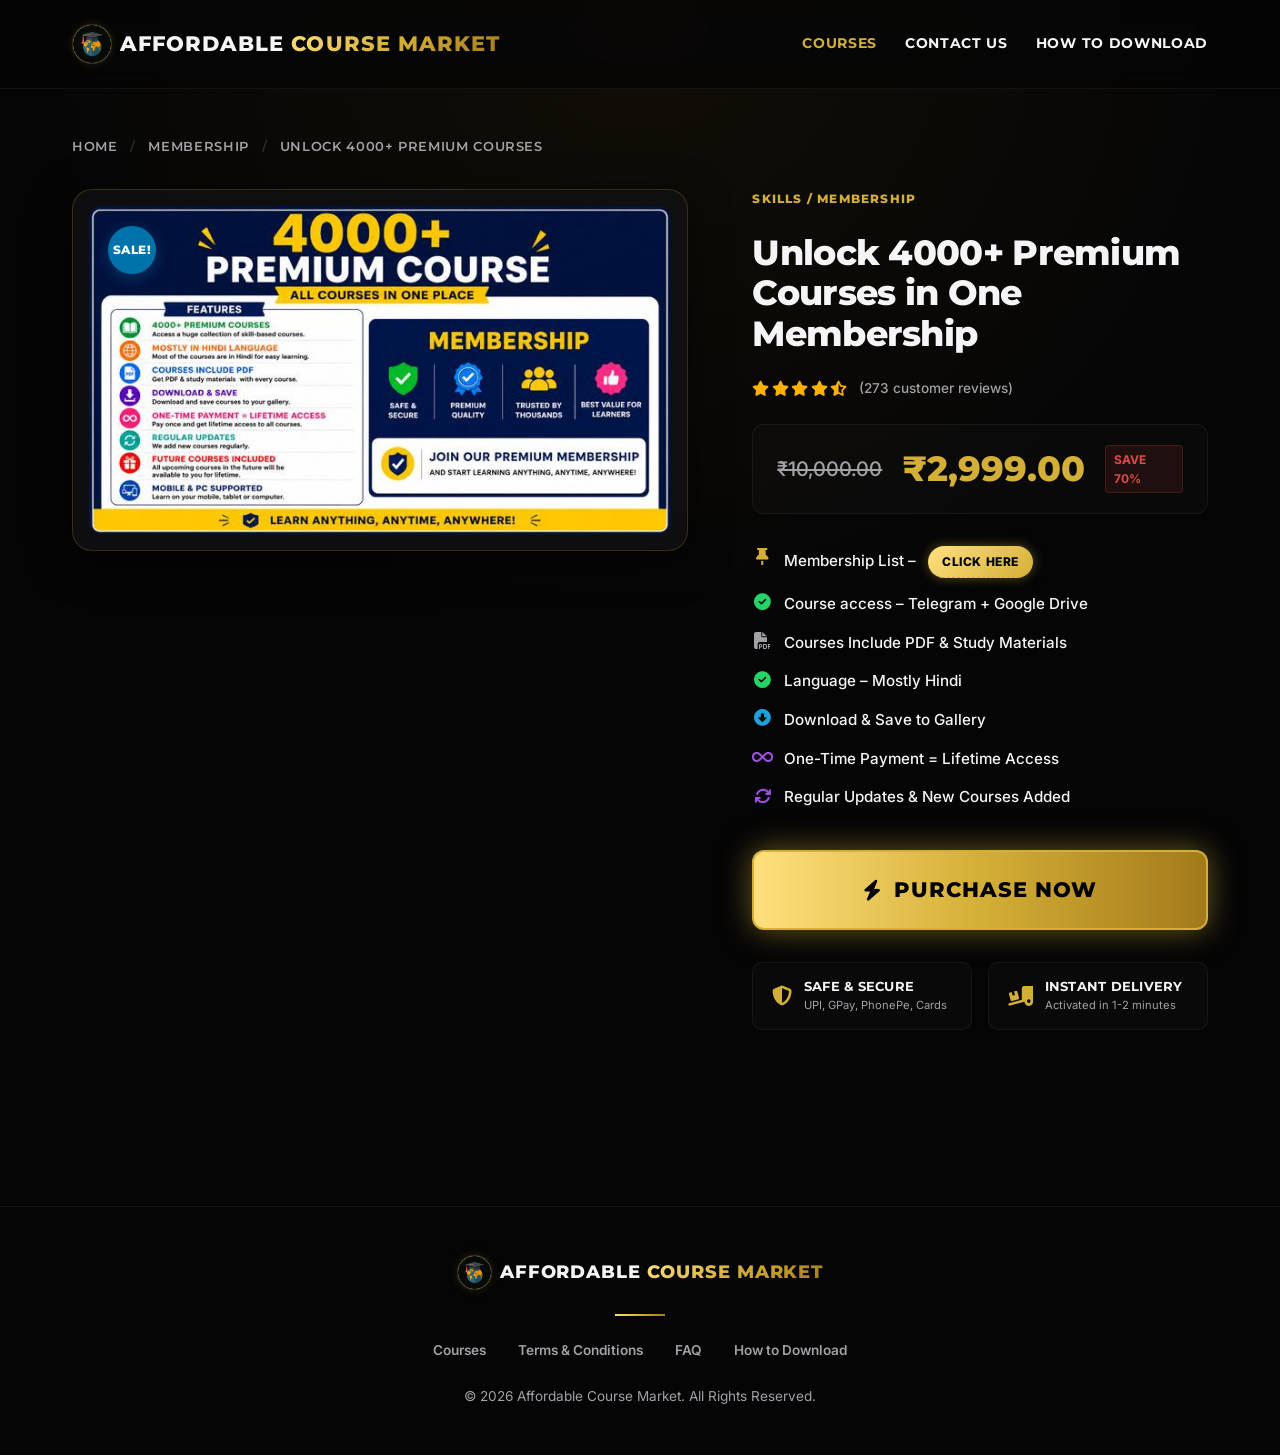
==== commit 2c05def5: "Optimize website loading performance for mobile (PageSpeed Insights 90+)" ====
--- a/courses.html
+++ b/courses.html
@@ -11,10 +11,28 @@
     <link rel="preconnect" href="https://fonts.gstatic.com" crossorigin>
     
     <!-- FontAwesome for Premium Icons -->
-    <link rel="stylesheet" href="https://cdnjs.cloudflare.com/ajax/libs/font-awesome/6.4.0/css/all.min.css">
+    <link rel="stylesheet" href="https://cdnjs.cloudflare.com/ajax/libs/font-awesome/6.4.0/css/all.min.css" media="print" onload="this.media='all'">
     
     <!-- Custom Stylesheet -->
     <link rel="stylesheet" href="style.css?v=1.2">
+    
+    <!-- Meta Pixel Code -->
+    <script>
+    !function(f,b,e,v,n,t,s)
+    {if(f.fbq)return;n=f.fbq=function(){n.callMethod?
+    n.callMethod.apply(n,arguments):n.queue.push(arguments)};
+    if(!f._fbq)f._fbq=n;n.push=n;n.loaded=!0;n.version='2.0';
+    n.queue=[];t=b.createElement(e);t.async=!0;
+    t.src=v;s=b.getElementsByTagName(e)[0];
+    s.parentNode.insertBefore(t,s)}(window, document,'script',
+    'https://connect.facebook.net/en_US/fbevents.js');
+    fbq('init', '2920778501592794');
+    fbq('track', 'PageView');
+    </script>
+    <noscript><img height="1" width="1" style="display:none"
+    src="https://www.facebook.com/tr?id=2920778501592794&ev=PageView&noscript=1"
+    /></noscript>
+    <!-- End Meta Pixel Code -->
 </head>
 <body>
 
@@ -185,7 +203,6 @@
                 <p><strong>Definitions:</strong> For the purposes of these Terms and Conditions:</p>
                 <ul>
                     <li><strong>Company:</strong> (referred to as either "the Company", "We", "Us" or "Our" in this Agreement) refers to Affordable Course Market.</li>
-                    <li><strong>Website:</strong> refers to Affordable Course Market, accessible from <a href="https://affordablecoursemarket.com" target="_blank" style="color: var(--gold-primary); text-decoration: none;">affordablecoursemarket.com</a></li>
                     <li><strong>Service:</strong> refers to the Website.</li>
                     <li><strong>Device:</strong> means any device that can access the Service, such as a computer, a cellphone, or a digital tablet.</li>
                     <li><strong>You:</strong> means the individual accessing or using the Service, or the company, or other legal entity on behalf of which such individual is accessing or using the Service, as applicable.</li>
@@ -277,6 +294,6 @@
     </div>
 
     <!-- Custom Interactivity Script -->
-    <script src="script.js"></script>
+    <script src="script.js" defer></script>
 </body>
 </html>
--- a/style.css
+++ b/style.css
@@ -351,6 +351,9 @@
 }
 
 @media (max-width: 767px) {
+    .container {
+        padding: 0 1rem !important; /* Reclaim valuable space on mobile screens */
+    }
     .nav-container {
         flex-direction: column;
         gap: 0.85rem;
@@ -367,6 +370,7 @@
         justify-content: center;
         width: 100%;
         padding: 0;
+        flex-wrap: wrap; /* Ensure links wrap cleanly rather than overflowing the screen sides */
     }
     .nav-link {
         font-size: 0.76rem;
@@ -379,6 +383,13 @@
         transform: translateX(-50%) translateY(5px) !important;
         min-width: 240px;
         box-shadow: 0 8px 24px rgba(0,0,0,0.6);
+    }
+    .logo {
+        font-size: 1.1rem;
+    }
+    .logo-img {
+        width: 36px;
+        height: 36px;
     }
 }
 
@@ -408,6 +419,7 @@
     box-shadow: 0 0 10px rgba(212, 175, 55, 0.15);
     transition: var(--transition);
     background: #111; /* fallback dark background */
+    flex-shrink: 0; /* Prevent logo from squeezing on small viewports */
 }
 
 .logo:hover .logo-img {
@@ -2309,9 +2321,27 @@
 
 /* --- Mobile Responsive Optimizations --- */
 @media (max-width: 480px) {
+    .logo {
+        font-size: 0.88rem !important;
+        gap: 0.35rem !important;
+        white-space: normal !important; /* Protect header layout by allowing wraps defensively */
+        justify-content: center;
+        text-align: center;
+    }
+    .logo-img {
+        width: 28px !important;
+        height: 28px !important;
+    }
+    .nav-links {
+        gap: 0.5rem 0.8rem !important; /* Tighter navigation menu link layout */
+    }
     .hero-title {
-        font-size: 2.1rem !important;
-        line-height: 1.2 !important;
+        font-size: 1.75rem !important; /* Tighter scale to guarantee perfect fit on all phone screen widths */
+        line-height: 1.25 !important;
+    }
+    .announcement-pill {
+        font-size: 0.72rem !important;
+        padding: 0.3rem 0.65rem !important;
     }
     .hero-subtitle {
         font-size: 0.95rem !important;
@@ -2353,3 +2383,108 @@
         padding: 2.25rem 1.25rem !important;
     }
 }
+
+/* --- Video Play Overlay Styles --- */
+.video-player-wrapper {
+    position: relative;
+    width: 100%;
+    height: 100%;
+    flex: 1;
+    min-height: 0;
+    overflow: hidden;
+    display: flex;
+    align-items: center;
+    justify-content: center;
+    transform: translate3d(0, 0, 0); /* Force GPU layering context */
+}
+
+.video-play-overlay {
+    position: absolute;
+    top: 0;
+    left: 0;
+    right: 0;
+    bottom: 0;
+    background: rgba(0, 0, 0, 0.4); /* Dim poster to make play button pop */
+    display: flex;
+    align-items: center;
+    justify-content: center;
+    z-index: 9999; /* Force overlay on top of any GPU layer */
+    cursor: pointer;
+    transition: all 0.4s ease;
+}
+
+.play-btn-circle {
+    width: 72px;
+    height: 72px;
+    background: #ffffff;
+    border-radius: 50%;
+    display: flex;
+    align-items: center;
+    justify-content: center;
+    border: none;
+    box-shadow: 0 4px 20px rgba(0, 0, 0, 0.4);
+    transition: all 0.3s cubic-bezier(0.175, 0.885, 0.32, 1.275);
+    animation: play-pulse-white 2s infinite;
+}
+
+.play-btn-circle i {
+    font-size: 1.8rem;
+    color: #000000;
+    margin-left: 6px; /* visually center play icon */
+    transition: all 0.3s ease;
+}
+
+.video-play-overlay:hover .play-btn-circle {
+    transform: scale(1.1);
+    box-shadow: 0 6px 30px rgba(0, 0, 0, 0.6);
+}
+
+.video-play-overlay.hidden {
+    opacity: 0;
+    pointer-events: none;
+    visibility: hidden;
+}
+
+@keyframes play-pulse-white {
+    0% {
+        box-shadow: 0 0 0 0 rgba(255, 255, 255, 0.45), 0 4px 20px rgba(0,0,0,0.4);
+    }
+    70% {
+        box-shadow: 0 0 0 15px rgba(255, 255, 255, 0), 0 4px 20px rgba(0,0,0,0.4);
+    }
+    100% {
+        box-shadow: 0 0 0 0 rgba(255, 255, 255, 0), 0 4px 20px rgba(0,0,0,0.4);
+    }
+}
+
+/* --- Hero Purchase Button (Courses Details) Custom Styles --- */
+#hero-purchase-btn {
+    position: relative !important;
+    overflow: hidden !important;
+    transition: all 0.3s cubic-bezier(0.175, 0.885, 0.32, 1.275) !important;
+}
+
+#hero-purchase-btn::before {
+    content: '';
+    position: absolute;
+    top: 0;
+    left: -100%;
+    width: 100%;
+    height: 100%;
+    background: linear-gradient(90deg, transparent, rgba(255, 255, 255, 0.4), transparent);
+    transition: 0.6s;
+}
+
+#hero-purchase-btn:hover::before {
+    left: 100%;
+}
+
+#hero-purchase-btn:hover {
+    transform: scale(1.04) translateY(-3px) !important;
+    box-shadow: 0 0 55px rgba(212,175,55,0.85), 0 12px 40px rgba(0,0,0,0.55) !important;
+    background: linear-gradient(90deg, #AA7C11 0%, #D4AF37 50%, #FFE07D 100%) !important;
+}
+
+#hero-purchase-btn:active {
+    transform: scale(0.98) translateY(-1px) !important;
+}
